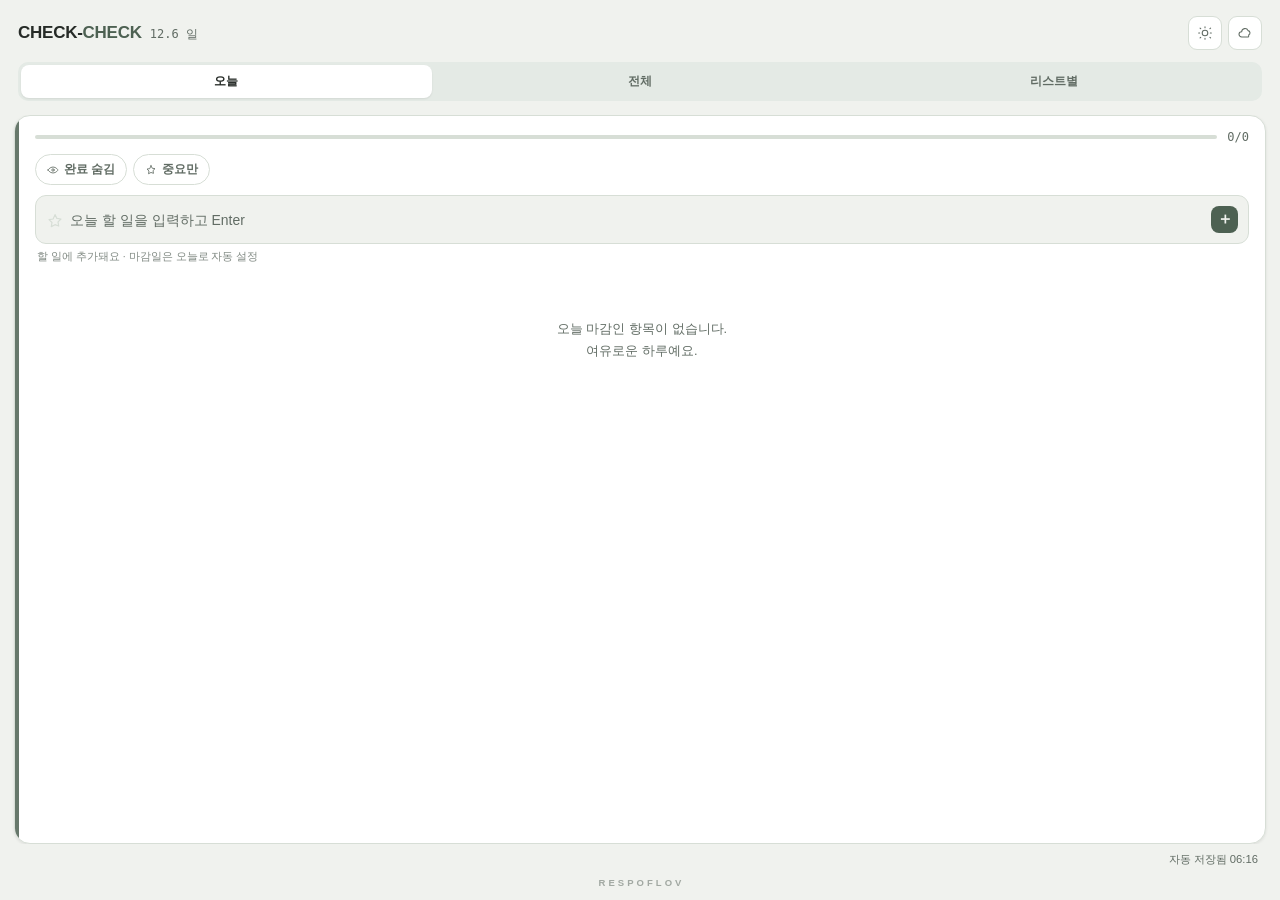
==== index.html @ 40231746 "CHECK-CHECK 최초 구현: 01_checklist 전면 개조 여러 리스트를 오늘/전체/리스트별로 보는 체크리스트 PWA. 01_checklist(순수 HTML/CSS/JS)" ====
<!DOCTYPE html>
<html lang="ko">
<head>
<meta charset="UTF-8">
<meta name="viewport" content="width=device-width, initial-scale=1.0, viewport-fit=cover">
<title>CHECK-CHECK</title>
<link rel="manifest" href="manifest.json">
<meta name="theme-color" content="#4D6152">
<link rel="icon" href="favicon.svg" type="image/svg+xml">
<link rel="apple-touch-icon" href="icon-180.png">
<meta name="mobile-web-app-capable" content="yes">
<meta name="apple-mobile-web-app-capable" content="yes">
<meta name="apple-mobile-web-app-status-bar-style" content="default">
<meta name="apple-mobile-web-app-title" content="CHECK-CHECK">
<link rel="stylesheet" href="style.css">
</head>
<body data-theme="light">

<div class="app" id="app">
  <div class="app-header">
    <div class="top-row">
      <div class="title-date">
        <span class="wordmark-live">CHECK-<b>CHECK</b></span>
        <span class="datetag" id="dateLabel"></span>
      </div>
      <div class="hbtns">
        <button class="ibtn" id="themeBtn" aria-label="테마 전환">
          <svg class="sun" viewBox="0 0 24 24"><path d="M12 4V2.5M12 21.5V20M4 12H2.5M21.5 12H20M5.6 5.6l-1-1M19.4 5.6l1-1M5.6 18.4l-1 1M19.4 18.4l1 1"/><circle cx="12" cy="12" r="4.2"/></svg>
          <svg class="moon" viewBox="0 0 24 24"><path d="M21 12.8A9 9 0 1111.2 3a7 7 0 009.8 9.8z"/></svg>
        </button>
        <button class="ibtn" id="cloudBtn" aria-label="동기화 및 환경설정"><svg viewBox="0 0 24 24"><path d="M7 18a4 4 0 010-8 5 5 0 019.6-1.6A3.5 3.5 0 0117.5 15v.2A3 3 0 0117 18H7z"/></svg></button>
      </div>
    </div>
    <div class="seg" id="seg">
      <button class="on" data-tab="today">오늘</button>
      <button data-tab="all">전체</button>
      <button data-tab="lists">리스트별</button>
    </div>
    <div class="tabs" id="tabs" style="display:none;"></div>
  </div>

  <div class="panels-viewport" id="panelsViewport">
    <div class="panels-track" id="panelsTrack">

      <!-- 오늘 -->
      <div class="panel" data-panel="today">
        <div class="cardwrap">
          <div class="card">
            <div class="gauge-row"><div class="gauge"><div id="todayGaugeFill" style="width:0%"></div></div><span class="gauge-num" id="todayGaugeNum">0/0</span></div>
            <div class="ctrl-row">
              <button class="tglchip" id="hideDoneBtnToday"><svg viewBox="0 0 24 24"><path d="M2 12s3.5-6 10-6 10 6 10 6-3.5 6-10 6-10-6-10-6z"/><circle cx="12" cy="12" r="2.4"/></svg>완료 숨김</button>
              <button class="tglchip" id="importantBtnToday"><svg viewBox="0 0 24 24"><path d="M12 3.5l2.47 5.01 5.53.8-4 3.9.94 5.5L12 16.9l-4.94 2.6.94-5.5-4-3.9 5.53-.8L12 3.5z"/></svg>중요만</button>
            </div>
            <div class="addrow">
              <span class="star" id="todayItemStar"><svg viewBox="0 0 24 24"><path d="M12 3.5l2.47 5.01 5.53.8-4 3.9.94 5.5L12 16.9l-4.94 2.6.94-5.5-4-3.9 5.53-.8L12 3.5z"/></svg></span>
              <input id="todayItemText" placeholder="오늘 할 일을 입력하고 Enter" autocomplete="off">
              <span class="addbtn" id="todayAddItemBtn">＋</span>
            </div>
            <div class="addhint" id="todayAddHint"></div>
            <div id="todayList"></div>
          </div>
        </div>
        <div class="savebar" id="saveBarToday"></div>
        <div class="footer">RESPOFLOV</div>
      </div>

      <!-- 전체 -->
      <div class="panel" data-panel="all">
        <div class="cardwrap">
          <div class="card">
            <div class="ctrl-row">
              <button class="tglchip" id="hideDoneBtnAll"><svg viewBox="0 0 24 24"><path d="M2 12s3.5-6 10-6 10 6 10 6-3.5 6-10 6-10-6-10-6z"/><circle cx="12" cy="12" r="2.4"/></svg>완료 숨김</button>
              <button class="tglchip" id="importantBtnAll"><svg viewBox="0 0 24 24"><path d="M12 3.5l2.47 5.01 5.53.8-4 3.9.94 5.5L12 16.9l-4.94 2.6.94-5.5-4-3.9 5.53-.8L12 3.5z"/></svg>중요만</button>
            </div>
            <div id="allList"></div>
          </div>
        </div>
        <div class="savebar" id="saveBarAll"></div>
        <div class="footer">RESPOFLOV</div>
      </div>

      <!-- 리스트별 -->
      <div class="panel" data-panel="lists">
        <div class="cardwrap attached">
          <div class="card">
            <div class="cardhead">
              <span class="cardtitle" id="listTitle"></span>
              <button class="morebtn" id="moreBtn"><svg viewBox="0 0 24 24"><circle cx="5" cy="12" r="1.6"/><circle cx="12" cy="12" r="1.6"/><circle cx="19" cy="12" r="1.6"/></svg></button>
              <div class="menu" id="menu">
                <button id="menuRename">리스트 이름 변경</button>
                <button id="menuUncheckAll">전체 해제</button>
                <hr>
                <button class="danger" id="menuClearDone">완료 항목 삭제</button>
                <button class="danger" id="menuDeleteList">리스트 삭제</button>
              </div>
            </div>
            <div class="gauge-row"><div class="gauge"><div id="listGaugeFill" style="width:0%"></div></div><span class="gauge-num" id="listGaugeNum">0/0</span></div>
            <div class="ctrl-row">
              <button class="tglchip" id="hideDoneBtnList"><svg viewBox="0 0 24 24"><path d="M2 12s3.5-6 10-6 10 6 10 6-3.5 6-10 6-10-6-10-6z"/><circle cx="12" cy="12" r="2.4"/></svg>완료 숨김</button>
              <button class="tglchip" id="importantBtnList"><svg viewBox="0 0 24 24"><path d="M12 3.5l2.47 5.01 5.53.8-4 3.9.94 5.5L12 16.9l-4.94 2.6.94-5.5-4-3.9 5.53-.8L12 3.5z"/></svg>중요만</button>
            </div>
            <div class="addrow">
              <span class="star" id="newItemStar"><svg viewBox="0 0 24 24"><path d="M12 3.5l2.47 5.01 5.53.8-4 3.9.94 5.5L12 16.9l-4.94 2.6.94-5.5-4-3.9 5.53-.8L12 3.5z"/></svg></span>
              <input id="newItemText" placeholder="할 일을 입력하고 Enter" autocomplete="off">
              <span class="due" id="newItemDueBadge">날짜</span>
              <span class="addbtn" id="addItemBtn">＋</span>
            </div>
            <div id="listItems"></div>
          </div>
        </div>
        <div class="savebar" id="saveBarList"></div>
        <div class="footer">RESPOFLOV</div>
      </div>

    </div>
  </div>
</div>

<div class="snackbar" id="snackbar">
  <span id="snackbarText"></span>
  <button id="snackbarUndo">실행 취소</button>
</div>

<div class="popover-layer" id="popoverLayer">
  <div class="popover">
    <h4>글자 크기</h4>
    <p>본문 글자 크기를 조절해요. 목록·배지·버튼 글자에 함께 적용됩니다.</p>
    <div class="fs-row"><span class="a">가</span><input type="range" id="fsSlider" min="0" max="4" step="1" value="2"><span class="b">가</span></div>
    <div class="fs-steps"><span>1</span><span>2</span><span>3</span><span>4</span><span>5</span></div>
    <hr>
    <h4 id="syncTitle">동기화 꺼짐</h4>
    <p id="syncDesc">Google 계정으로 로그인하면 휴대폰·데스크탑에서 같은 리스트를 볼 수 있어요.</p>
    <button class="gbtn" id="googleSyncBtn"><svg viewBox="0 0 24 24"><path d="M21 12.2c0-.7-.06-1.4-.18-2H12v3.8h5c-.2 1.2-.9 2.2-1.9 2.9v2.4h3.1c1.8-1.7 2.8-4.1 2.8-7.1z" fill="#4285F4"/><path d="M12 21c2.6 0 4.7-.9 6.2-2.4l-3.1-2.4c-.9.6-2 .9-3.1.9-2.4 0-4.4-1.6-5.1-3.7H3.7v2.5C5.2 18.9 8.3 21 12 21z" fill="#34A853"/><path d="M6.9 13.4c-.2-.6-.3-1.2-.3-1.9s.1-1.3.3-1.9V7.1H3.7C3 8.5 2.7 10.2 2.7 12s.3 3.5 1 4.9l3.2-2.5z" fill="#FBBC05"/><path d="M12 6.6c1.4 0 2.6.5 3.6 1.4l2.7-2.7C16.7 3.6 14.6 2.8 12 2.8 8.3 2.8 5.2 4.9 3.7 8.1l3.2 2.5c.7-2.1 2.7-3.7 5.1-4z" fill="#EA4335"/></svg><span id="googleSyncBtnLabel">Google로 동기화 시작</span></button>
    <div class="synced" id="syncedInfo" hidden>
      <span class="avatar" id="syncAvatar"></span>
      <span class="meta"><b id="syncEmail"></b><span id="syncStatus"></span></span>
    </div>
    <hr>
    <h4>로컬 백업</h4>
    <p>동기화와 별개로, 기기에 JSON 파일로 저장하거나 불러올 수 있어요.</p>
    <div class="backup-row">
      <button id="exportBtn">내보내기</button>
      <button id="importBtn">가져오기</button>
      <input type="file" id="importFile" accept="application/json" hidden>
    </div>
    <hr>
    <div class="verinfo">
      <span class="v1">CHECK-CHECK · v<span id="appVersion"></span></span>
      <span class="v2">Firebase SDK 사용 (Apache License 2.0)</span>
    </div>
  </div>
</div>

<div class="datepop" id="datePop">
  <input type="date" id="datePopInput">
  <button id="datePopApply">적용</button>
  <button id="datePopClear">제거</button>
</div>

<script type="module" src="app.js"></script>
<script>
if ("serviceWorker" in navigator && location.protocol === "https:") {
  window.addEventListener("load", function(){
    navigator.serviceWorker.register("./sw.js");
  });
}
</script>
</body>
</html>
---- style.css ----
*{box-sizing:border-box; margin:0; padding:0;}
[hidden]{display:none !important;}
html{font-size:15px; transition:font-size .15s ease;}
html,body{height:100%;}
body{
  font-family:-apple-system,"Apple SD Gothic Neo","Pretendard","Malgun Gothic","Noto Sans KR",sans-serif;
  background:var(--bg); color:var(--ink); overflow:hidden; -webkit-font-smoothing:antialiased;
  transition:background .2s,color .2s;
}
button{font:inherit; color:inherit; background:none; border:none; cursor:pointer;}
input{font:inherit; color:inherit;}
button:focus-visible, input:focus-visible, [tabindex]:focus-visible{outline:2px solid var(--accent); outline-offset:1px; border-radius:4px;}

body{
  --bg:#F0F2EE; --surface:#FFFFFF; --ink:#262B27; --muted:#616C64; --line:#D7DED6;
  --accent:#4D6152; --accent-soft:#E4EAE5; --danger:#B0503C; --danger-ink:#9A4530; --danger-soft:#F6E8E3;
  --today:#A97B2F; --today-ink:#8C6323; --today-soft:#F3EBD9; --pill:#EDEFEA; --card-shadow:0 1px 3px rgba(38,43,39,.10);
}
body[data-theme="dark"]{
  --bg:#17181A; --surface:#212327; --ink:#E7E7E4; --muted:#8A8D93; --line:#33353A;
  --accent:#C9CBCE; --accent-soft:#3A3D42; --danger:#D98B74; --danger-ink:#D98B74; --danger-soft:#3A2420;
  --today:#D6A957; --today-ink:#D6A957; --today-soft:#3A2F1C; --pill:#26282C; --card-shadow:none;
}

.app{height:100%; display:flex; flex-direction:column;}
.app-header{flex:none; padding:max(14px, env(safe-area-inset-top)) 18px 0;}
.top-row{display:flex; align-items:center; justify-content:space-between; padding:2px 0 12px;}
.title-date{display:flex; align-items:baseline; gap:8px; min-width:0;}
.wordmark-live{font-size:17px; font-weight:800; letter-spacing:-.015em; white-space:nowrap;}
.wordmark-live b{color:var(--accent); font-weight:800;}
.datetag{font-size:.8rem; color:var(--muted); font-family:ui-monospace,"SF Mono",Consolas,monospace; white-space:nowrap;}
.hbtns{display:flex; gap:6px; flex:none;}
.ibtn{width:34px; height:34px; border-radius:9px; border:1px solid var(--line); background:var(--surface);
  display:flex; align-items:center; justify-content:center; color:var(--muted); flex:none;}
.ibtn:hover{color:var(--ink); border-color:var(--muted);}
.ibtn svg{width:16px; height:16px;}
.ibtn path,.ibtn circle{fill:none; stroke:currentColor; stroke-width:1.6; stroke-linejoin:round; stroke-linecap:round;}
.ibtn .moon{display:none;}
body[data-theme="dark"] .ibtn .sun{display:none;}
body[data-theme="dark"] .ibtn .moon{display:block;}

.seg{display:flex; gap:3px; background:var(--accent-soft); padding:3px; border-radius:10px; margin-bottom:14px;}
.seg button{flex:1; text-align:center; padding:8px 0; border-radius:8px; font-size:.8rem; color:var(--muted); font-weight:600;}
.seg button.on{background:var(--surface); color:var(--ink); box-shadow:0 1px 2px rgba(0,0,0,.08);}

.tabs{display:flex; gap:3px; overflow-x:auto; padding:0 2px; align-items:center;}
.tabs button{flex:none; padding:8px 14px; font-size:.8rem; color:var(--muted); font-weight:600;
  border-radius:9px 9px 0 0; white-space:nowrap; background:var(--accent-soft);}
.tabs button.on{background:var(--surface); color:var(--accent); position:relative; z-index:2;}
.tabs button.add{color:var(--accent); font-weight:800; background:transparent; padding:8px 10px; font-size:1rem;}
.tabs .tab-input{flex:none; width:112px; padding:7px 10px; font-size:.8rem; font-weight:600; color:var(--ink);
  background:var(--surface); border:1.5px solid var(--accent); border-radius:9px 9px 0 0; position:relative; z-index:2;}
.tabs .tab-input input{width:100%; border:none; background:transparent; font-size:inherit; color:inherit; outline:none;}

.cardwrap{flex:1; overflow:hidden; padding:0 14px 0; display:flex; flex-direction:column; min-height:0;}
.cardwrap.attached{margin-top:-1px;}
.card{flex:1; overflow-y:auto; -webkit-overflow-scrolling:touch; background:var(--surface); border:1px solid var(--line); border-radius:16px;
  box-shadow:var(--card-shadow); padding:14px 16px 12px 20px; position:relative;}
.cardwrap.attached .card{border-radius:0 16px 16px 16px;}
.card::before{content:""; position:absolute; left:0; top:0; bottom:0; width:4px; background:var(--accent);
  border-radius:16px 0 0 16px; opacity:.85;}
.cardwrap.attached .card::before{border-radius:0 0 0 16px;}

.cardhead{display:flex; align-items:center; justify-content:space-between; margin-bottom:10px; gap:8px; position:relative;}
.cardtitle{font-size:1rem; font-weight:700; cursor:text;}
.morebtn{width:28px; height:28px; border-radius:7px; display:flex; align-items:center; justify-content:center;
  color:var(--muted); flex:none;}
.morebtn:hover{color:var(--ink);}
.morebtn svg{width:16px; height:16px;}
.morebtn circle{fill:currentColor; stroke:none;}

.gauge-row{display:flex; align-items:center; gap:10px; margin-bottom:10px;}
.gauge{flex:1; height:4px; background:var(--line); border-radius:3px; overflow:hidden;}
.gauge > div{height:100%; background:var(--accent); border-radius:3px; transition:width .3s ease;}
.gauge-num{font-size:.8rem; color:var(--muted); font-family:ui-monospace,"SF Mono",Consolas,monospace; flex:none;}

.ctrl-row{display:flex; gap:6px; margin-bottom:10px; flex-wrap:wrap;}
.tglchip{display:flex; align-items:center; gap:5px; font-size:.8rem; padding:6px 11px; border-radius:20px;
  border:1px solid var(--line); color:var(--muted); font-weight:600;}
.tglchip svg{width:12px; height:12px;}
.tglchip path,.tglchip circle{fill:none; stroke:currentColor; stroke-width:1.7; stroke-linecap:round; stroke-linejoin:round;}
.tglchip.on{background:var(--accent); border-color:var(--accent); color:var(--bg);}
.tglchip.on path{stroke:var(--bg);}

.addrow{display:flex; align-items:center; gap:6px; background:var(--bg); border:1px solid var(--line);
  border-radius:11px; padding:10px 10px; margin-bottom:10px;}
.addrow .star{width:18px; height:18px;}
.addrow input{flex:1; border:none; background:transparent; font-size:.93rem; color:var(--ink); min-width:0;}
.addrow input::placeholder{color:var(--muted);}
.addrow .addbtn{flex:none; width:27px; height:27px; border-radius:8px; background:var(--accent); color:var(--bg);
  display:flex; align-items:center; justify-content:center; font-size:16px; font-weight:700; cursor:pointer;}
.addhint{font-size:.7rem; color:var(--muted); margin:-4px 2px 10px; opacity:.8;}

.grouplabel{font-size:.72rem; font-weight:700; color:var(--muted); letter-spacing:.06em; margin:12px 0 5px; text-transform:uppercase;}
.grouplabel:first-of-type{margin-top:0;}
.grouplabel.warn{color:var(--danger-ink);}
.grouplabel.now{color:var(--today-ink);}

.item-row{position:relative; overflow:hidden; border-top:1px solid var(--pill);}
.item-row:first-child{border-top:none;}
.item-delete{position:absolute; inset:0; background:var(--danger); color:#fff; display:flex; align-items:center;
  justify-content:flex-end; padding-right:16px; font-size:.85rem; font-weight:700;}
.item{display:flex; align-items:flex-start; gap:9px; padding:10px 0; background:var(--surface); position:relative;
  transform:translateX(0); touch-action:pan-y;}
.item.dragging-swipe{transition:none;}
.item.settling{transition:transform .2s cubic-bezier(.23,1,.32,1);}
.star{width:17px; height:17px; flex:none; margin-top:3px; color:var(--line); position:relative; cursor:pointer;}
.star::after{content:"";position:absolute;inset:-9px;}
.star.on{color:var(--today);}
.star svg{width:100%; height:100%;}
.star path{fill:none; stroke:currentColor; stroke-width:1.6; stroke-linejoin:round;}
.star.on path{fill:currentColor;}
.chk{width:21px; height:21px; border-radius:6px; border:1.6px solid var(--muted); flex:none; margin-top:2px;
  display:flex; align-items:center; justify-content:center; position:relative; cursor:pointer;}
.chk::after{content:"";position:absolute;inset:-7px;}
.chk.on{border-color:var(--accent); background:var(--accent-soft);}
.chk svg{width:13px; height:13px; opacity:0; transition:opacity .15s ease;}
.chk.on svg{opacity:1;}
.chk path{fill:none; stroke:var(--accent); stroke-width:2.6; stroke-linecap:round; stroke-linejoin:round;}
.txtwrap{flex:1; min-width:0;}
.txt{font-size:.93rem; line-height:1.45; cursor:text; word-break:break-word;}
.item.done .txt{color:var(--muted); text-decoration:line-through;}
.edit-input{font-size:.93rem; width:100%; border:none; border-bottom:1.5px solid var(--accent); background:transparent; padding:1px 0;}
.memo{font-size:.78rem; color:var(--muted); margin-top:2px; cursor:text;}
.memo-input{font-size:.78rem; width:100%; border:none; border-bottom:1px solid var(--line); background:transparent; color:var(--muted); margin-top:2px;}
.subrow{font-size:.75rem; color:var(--muted); margin-top:4px; display:flex; align-items:center; gap:4px; cursor:pointer; width:fit-content;}
.subrow svg{width:10px; height:10px; transition:transform .15s ease;}
.subrow path{fill:none; stroke:currentColor; stroke-width:2;}
.subrow.open svg{transform:rotate(180deg);}
.due{flex:none; font-size:.75rem; padding:3px 7px; border-radius:6px; background:var(--bg); color:var(--muted);
  border:1px solid var(--line); margin-top:2px; white-space:nowrap; cursor:pointer;}
.due:hover{border-color:var(--accent);}
.due.today{background:var(--today-soft); color:var(--today-ink); border-color:transparent; font-weight:700;}
.due.overdue{background:var(--danger-soft); color:var(--danger-ink); border-color:transparent; font-weight:700;}
.listpill{flex:none; font-size:.72rem; padding:3px 6px; border-radius:5px; background:var(--pill); color:var(--muted); margin-top:2px; font-weight:600;}

.sub-list{margin:8px 0 2px 27px; border-left:2px solid var(--pill); padding-left:11px; display:none;}
.sub-list.open{display:block;}
.sub-item{display:flex; align-items:center; gap:8px; padding:5px 0; font-size:.85rem;}
.sub-item .chk{width:16px; height:16px; border-radius:4px;}
.sub-item .chk::after{inset:-9px;}
.sub-item .chk svg{width:10px; height:10px;}
.sub-item.done{color:var(--muted); text-decoration:line-through;}
.sub-item .subtxt{flex:1; cursor:text;}
.subadd{display:flex; align-items:center; gap:6px; padding:6px 0 2px; font-size:.8rem; color:var(--muted); font-weight:600; cursor:pointer;}
.subadd .plus{width:15px; height:15px; border-radius:4px; border:1.3px dashed var(--line); display:flex; align-items:center; justify-content:center; font-size:11px; flex:none;}
.subadd-input{flex:1; font-size:.8rem; border:none; border-bottom:1px solid var(--accent); background:transparent; margin:4px 0 2px 21px; display:block; width:calc(100% - 21px);}

.empty{color:var(--muted); text-align:center; padding:44px 10px; font-size:.85rem; line-height:1.7;}
.empty b{color:var(--ink);}

.savebar{flex:none; display:flex; align-items:center; justify-content:flex-end; padding:8px 22px 2px; font-size:.75rem; color:var(--muted); min-height:22px;}
.savebar.warn{color:var(--danger-ink);}
.footer{flex:none; text-align:center; font-size:9.5px; font-weight:600; letter-spacing:.32em; text-indent:.32em;
  color:var(--muted); opacity:.55; padding:8px 0 max(env(safe-area-inset-bottom, 12px), 12px);}

.panels-viewport{flex:1; overflow:hidden; position:relative; min-height:0; touch-action:pan-y;}
.panels-track{display:flex; width:100%; height:100%; will-change:transform;}
.panel{flex:0 0 100%; width:100%; display:flex; flex-direction:column; min-height:0;}

.menu{position:absolute; top:34px; right:-4px; width:180px; background:var(--surface); border:1px solid var(--line);
  border-radius:12px; box-shadow:0 8px 20px rgba(0,0,0,.16); padding:6px; z-index:21; display:none;}
.menu.open{display:block;}
.menu button{display:block; width:100%; text-align:left; font-size:.85rem; padding:9px 10px; border-radius:7px; color:var(--ink);}
.menu button:hover{background:var(--bg);}
.menu button.danger{color:var(--danger-ink);}
.menu hr{border:none; border-top:1px solid var(--line); margin:4px 2px;}

.popover-layer{position:fixed; inset:0; background:rgba(20,22,20,.28); z-index:30; display:none;}
.popover-layer.open{display:block;}
.popover{position:absolute; top:56px; right:14px; width:264px; max-width:calc(100vw - 28px); max-height:calc(100vh - 90px); overflow-y:auto;
  background:var(--surface); border:1px solid var(--line); border-radius:14px; box-shadow:0 8px 24px rgba(0,0,0,.18); padding:14px; z-index:31;}
.popover h4{font-size:.85rem; font-weight:700; margin-bottom:4px;}
.popover p{font-size:.75rem; color:var(--muted); line-height:1.5; margin-bottom:10px;}
.fs-row{display:flex; align-items:center; gap:8px; margin-bottom:2px;}
.fs-row span{font-weight:700; color:var(--muted); flex:none;}
.fs-row span.a{font-size:11px;}
.fs-row span.b{font-size:17px;}
.fs-row input[type="range"]{flex:1; accent-color:var(--accent); height:20px;}
.fs-steps{display:flex; justify-content:space-between; font-size:9.5px; color:var(--muted); padding:0 2px; margin-bottom:12px;}
.gbtn{display:flex; align-items:center; justify-content:center; gap:8px; width:100%; padding:9px 0;
  border-radius:9px; border:1px solid var(--line); background:var(--bg); font-size:.8rem; font-weight:600; color:var(--ink);}
.gbtn svg{width:13px; height:13px;}
.popover hr{border:none; border-top:1px solid var(--line); margin:12px 0;}
.backup-row{display:flex; gap:6px;}
.backup-row button{flex:1; font-size:.75rem; padding:7px 0; border-radius:8px; border:1px solid var(--line); color:var(--ink); font-weight:600;}
.synced{display:flex; align-items:center; gap:8px; margin-top:10px;}
.avatar{width:26px; height:26px; border-radius:50%; background:var(--accent-soft); color:var(--accent); font-size:.7rem;
  font-weight:700; display:flex; align-items:center; justify-content:center; flex:none;}
.synced .meta{font-size:.75rem; color:var(--muted); line-height:1.4;}
.synced .meta b{color:var(--ink); font-weight:600; display:block; font-size:.8rem;}
.verinfo{display:flex; flex-direction:column; gap:3px; align-items:center; text-align:center;}
.verinfo .v1{font-size:.75rem; color:var(--muted); font-weight:600;}
.verinfo .v2{font-size:.68rem; color:var(--muted); opacity:.75;}

.datepop{position:fixed; z-index:40; background:var(--surface); border:1px solid var(--line); border-radius:12px;
  box-shadow:0 8px 20px rgba(0,0,0,.18); padding:8px; display:none; gap:6px; align-items:center;}
.datepop.open{display:flex;}
.datepop input{border:1px solid var(--line); border-radius:7px; padding:5px 7px; background:var(--bg); font-size:.8rem;}
.datepop button{font-size:.78rem; padding:5px 9px; border-radius:7px; border:1px solid var(--line); color:var(--ink); font-weight:600;}

.snackbar{position:fixed; left:16px; right:16px; bottom:max(20px, env(safe-area-inset-bottom)); z-index:50;
  background:var(--ink); color:var(--bg); border-radius:12px; padding:12px 14px; display:none;
  align-items:center; justify-content:space-between; gap:12px; font-size:.85rem; box-shadow:0 8px 20px rgba(0,0,0,.25);}
body[data-theme="dark"] .snackbar{background:var(--surface); border:1px solid var(--line); color:var(--ink);}
.snackbar.show{display:flex; animation:snackup .18s cubic-bezier(.23,1,.32,1);}
.snackbar button{font-weight:700; color:var(--today); flex:none;}
@keyframes snackup{from{transform:translateY(12px); opacity:0;} to{transform:translateY(0); opacity:1;}}

@media (prefers-reduced-motion:reduce){ *{transition:none !important; animation:none !important;} }
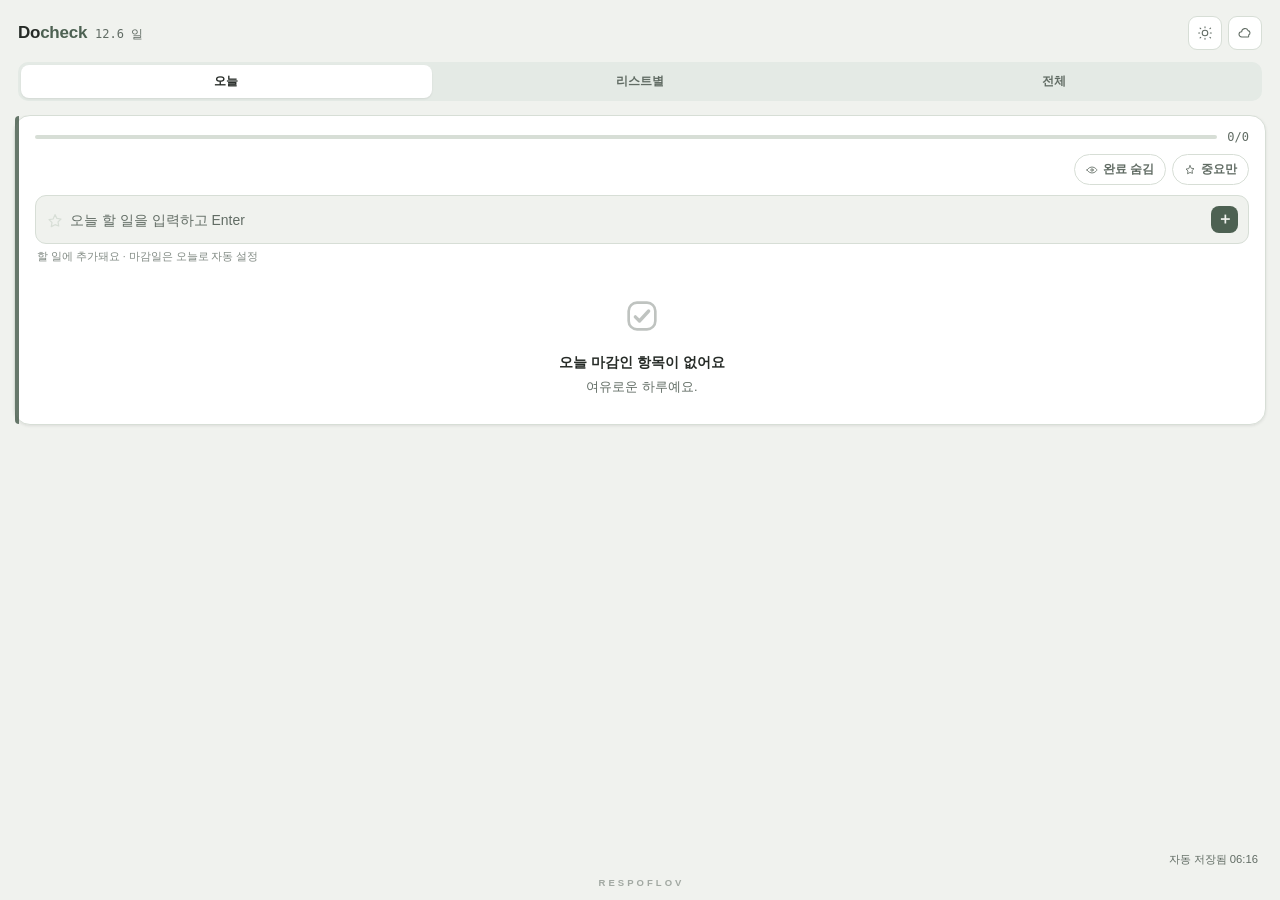
==== commit 65231233: "이름을 Docheck로 변경, 아이콘 재설계, 레이아웃/버그 수정 - 이름: CHECK-CHECK -> Docheck (저장소도 docheck로 개명) - 아이콘: 체크마크만 있던" ====
--- a/index.html
+++ b/index.html
@@ -3,7 +3,7 @@
 <head>
 <meta charset="UTF-8">
 <meta name="viewport" content="width=device-width, initial-scale=1.0, viewport-fit=cover">
-<title>CHECK-CHECK</title>
+<title>Docheck</title>
 <link rel="manifest" href="manifest.json">
 <meta name="theme-color" content="#4D6152">
 <link rel="icon" href="favicon.svg" type="image/svg+xml">
@@ -11,7 +11,7 @@
 <meta name="mobile-web-app-capable" content="yes">
 <meta name="apple-mobile-web-app-capable" content="yes">
 <meta name="apple-mobile-web-app-status-bar-style" content="default">
-<meta name="apple-mobile-web-app-title" content="CHECK-CHECK">
+<meta name="apple-mobile-web-app-title" content="Docheck">
 <link rel="stylesheet" href="style.css">
 </head>
 <body data-theme="light">
@@ -20,7 +20,7 @@
   <div class="app-header">
     <div class="top-row">
       <div class="title-date">
-        <span class="wordmark-live">CHECK-<b>CHECK</b></span>
+        <span class="wordmark-live">Do<b>check</b></span>
         <span class="datetag" id="dateLabel"></span>
       </div>
       <div class="hbtns">
@@ -33,8 +33,8 @@
     </div>
     <div class="seg" id="seg">
       <button class="on" data-tab="today">오늘</button>
+      <button data-tab="lists">리스트별</button>
       <button data-tab="all">전체</button>
-      <button data-tab="lists">리스트별</button>
     </div>
     <div class="tabs" id="tabs" style="display:none;"></div>
   </div>
@@ -61,21 +61,6 @@
           </div>
         </div>
         <div class="savebar" id="saveBarToday"></div>
-        <div class="footer">RESPOFLOV</div>
-      </div>
-
-      <!-- 전체 -->
-      <div class="panel" data-panel="all">
-        <div class="cardwrap">
-          <div class="card">
-            <div class="ctrl-row">
-              <button class="tglchip" id="hideDoneBtnAll"><svg viewBox="0 0 24 24"><path d="M2 12s3.5-6 10-6 10 6 10 6-3.5 6-10 6-10-6-10-6z"/><circle cx="12" cy="12" r="2.4"/></svg>완료 숨김</button>
-              <button class="tglchip" id="importantBtnAll"><svg viewBox="0 0 24 24"><path d="M12 3.5l2.47 5.01 5.53.8-4 3.9.94 5.5L12 16.9l-4.94 2.6.94-5.5-4-3.9 5.53-.8L12 3.5z"/></svg>중요만</button>
-            </div>
-            <div id="allList"></div>
-          </div>
-        </div>
-        <div class="savebar" id="saveBarAll"></div>
         <div class="footer">RESPOFLOV</div>
       </div>
 
@@ -112,6 +97,21 @@
         <div class="footer">RESPOFLOV</div>
       </div>
 
+      <!-- 전체 -->
+      <div class="panel" data-panel="all">
+        <div class="cardwrap">
+          <div class="card">
+            <div class="ctrl-row">
+              <button class="tglchip" id="hideDoneBtnAll"><svg viewBox="0 0 24 24"><path d="M2 12s3.5-6 10-6 10 6 10 6-3.5 6-10 6-10-6-10-6z"/><circle cx="12" cy="12" r="2.4"/></svg>완료 숨김</button>
+              <button class="tglchip" id="importantBtnAll"><svg viewBox="0 0 24 24"><path d="M12 3.5l2.47 5.01 5.53.8-4 3.9.94 5.5L12 16.9l-4.94 2.6.94-5.5-4-3.9 5.53-.8L12 3.5z"/></svg>중요만</button>
+            </div>
+            <div id="allList"></div>
+          </div>
+        </div>
+        <div class="savebar" id="saveBarAll"></div>
+        <div class="footer">RESPOFLOV</div>
+      </div>
+
     </div>
   </div>
 </div>
@@ -145,7 +145,7 @@
     </div>
     <hr>
     <div class="verinfo">
-      <span class="v1">CHECK-CHECK · v<span id="appVersion"></span></span>
+      <span class="v1">Docheck · v<span id="appVersion"></span></span>
       <span class="v2">Firebase SDK 사용 (Apache License 2.0)</span>
     </div>
   </div>
--- a/style.css
+++ b/style.css
@@ -52,10 +52,12 @@
   background:var(--surface); border:1.5px solid var(--accent); border-radius:9px 9px 0 0; position:relative; z-index:2;}
 .tabs .tab-input input{width:100%; border:none; background:transparent; font-size:inherit; color:inherit; outline:none;}
 
-.cardwrap{flex:1; overflow:hidden; padding:0 14px 0; display:flex; flex-direction:column; min-height:0;}
+/* 카드는 내용 크기만큼만 차지한다. cardwrap이 남는 세로 공간을 흡수하고(스크롤도 여기서),
+   카드 아래 남는 자리는 배경색으로 조용히 비워둔다(예전엔 카드가 항상 꽉 채워서 빈 흰 공간이 남았음). */
+.cardwrap{flex:1; overflow-y:auto; overflow-x:hidden; -webkit-overflow-scrolling:touch; padding:0 14px 14px; min-height:0;}
 .cardwrap.attached{margin-top:-1px;}
-.card{flex:1; overflow-y:auto; -webkit-overflow-scrolling:touch; background:var(--surface); border:1px solid var(--line); border-radius:16px;
-  box-shadow:var(--card-shadow); padding:14px 16px 12px 20px; position:relative;}
+.card{background:var(--surface); border:1px solid var(--line); border-radius:16px; min-height:160px;
+  box-shadow:var(--card-shadow); padding:14px 16px 18px 20px; position:relative;}
 .cardwrap.attached .card{border-radius:0 16px 16px 16px;}
 .card::before{content:""; position:absolute; left:0; top:0; bottom:0; width:4px; background:var(--accent);
   border-radius:16px 0 0 16px; opacity:.85;}
@@ -74,7 +76,7 @@
 .gauge > div{height:100%; background:var(--accent); border-radius:3px; transition:width .3s ease;}
 .gauge-num{font-size:.8rem; color:var(--muted); font-family:ui-monospace,"SF Mono",Consolas,monospace; flex:none;}
 
-.ctrl-row{display:flex; gap:6px; margin-bottom:10px; flex-wrap:wrap;}
+.ctrl-row{display:flex; gap:6px; margin-bottom:10px; flex-wrap:wrap; justify-content:flex-end;}
 .tglchip{display:flex; align-items:center; gap:5px; font-size:.8rem; padding:6px 11px; border-radius:20px;
   border:1px solid var(--line); color:var(--muted); font-weight:600;}
 .tglchip svg{width:12px; height:12px;}
@@ -146,15 +148,17 @@
 .subadd .plus{width:15px; height:15px; border-radius:4px; border:1.3px dashed var(--line); display:flex; align-items:center; justify-content:center; font-size:11px; flex:none;}
 .subadd-input{flex:1; font-size:.8rem; border:none; border-bottom:1px solid var(--accent); background:transparent; margin:4px 0 2px 21px; display:block; width:calc(100% - 21px);}
 
-.empty{color:var(--muted); text-align:center; padding:44px 10px; font-size:.85rem; line-height:1.7;}
+.empty{color:var(--muted); text-align:center; padding:22px 14px 8px; font-size:.85rem; line-height:1.6;}
 .empty b{color:var(--ink);}
+.empty svg{width:40px; height:40px; margin-bottom:10px; opacity:.4;}
+.empty .t1{font-weight:700; color:var(--ink); font-size:.92rem; margin-bottom:3px;}
 
 .savebar{flex:none; display:flex; align-items:center; justify-content:flex-end; padding:8px 22px 2px; font-size:.75rem; color:var(--muted); min-height:22px;}
 .savebar.warn{color:var(--danger-ink);}
 .footer{flex:none; text-align:center; font-size:9.5px; font-weight:600; letter-spacing:.32em; text-indent:.32em;
   color:var(--muted); opacity:.55; padding:8px 0 max(env(safe-area-inset-bottom, 12px), 12px);}
 
-.panels-viewport{flex:1; overflow:hidden; position:relative; min-height:0; touch-action:pan-y;}
+.panels-viewport{flex:1; overflow:clip; position:relative; min-height:0; touch-action:pan-y;}
 .panels-track{display:flex; width:100%; height:100%; will-change:transform;}
 .panel{flex:0 0 100%; width:100%; display:flex; flex-direction:column; min-height:0;}
 
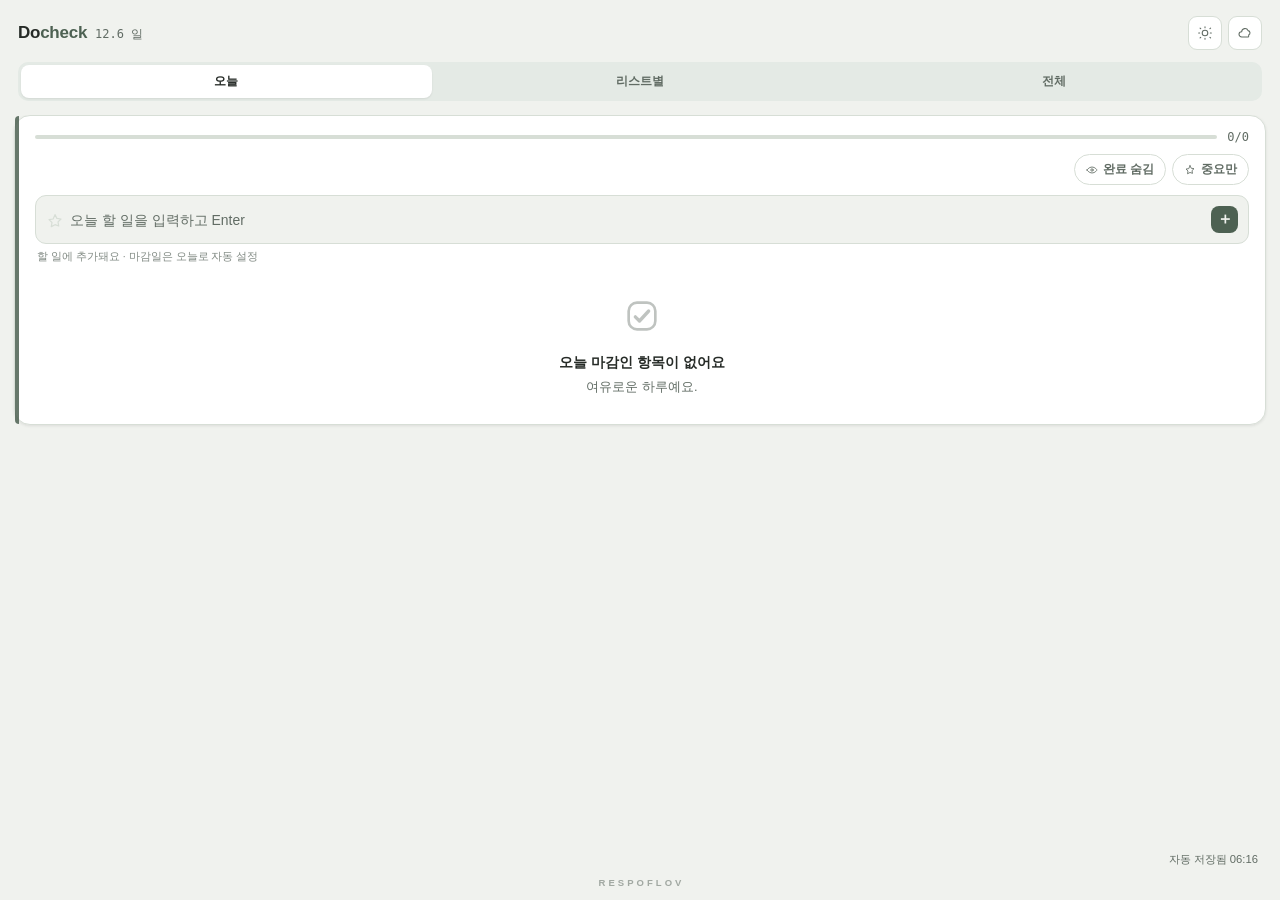
==== commit d64a7c8c: "버전 표기, 글자크기 슬라이더 눈금, 하단 고정 영역 수정 - 버전을 1.0.0 -> 1.1.0으로 올림 (이번 세션 변경 사항 반영 누락 수정) - 글자 크기 슬라이더 아래 1~" ====
--- a/index.html
+++ b/index.html
@@ -60,8 +60,6 @@
             <div id="todayList"></div>
           </div>
         </div>
-        <div class="savebar" id="saveBarToday"></div>
-        <div class="footer">RESPOFLOV</div>
       </div>
 
       <!-- 리스트별 -->
@@ -93,8 +91,6 @@
             <div id="listItems"></div>
           </div>
         </div>
-        <div class="savebar" id="saveBarList"></div>
-        <div class="footer">RESPOFLOV</div>
       </div>
 
       <!-- 전체 -->
@@ -108,12 +104,13 @@
             <div id="allList"></div>
           </div>
         </div>
-        <div class="savebar" id="saveBarAll"></div>
-        <div class="footer">RESPOFLOV</div>
       </div>
 
     </div>
   </div>
+
+  <div class="savebar" id="saveBar"></div>
+  <div class="footer">RESPOFLOV</div>
 </div>
 
 <div class="snackbar" id="snackbar">
@@ -126,7 +123,6 @@
     <h4>글자 크기</h4>
     <p>본문 글자 크기를 조절해요. 목록·배지·버튼 글자에 함께 적용됩니다.</p>
     <div class="fs-row"><span class="a">가</span><input type="range" id="fsSlider" min="0" max="4" step="1" value="2"><span class="b">가</span></div>
-    <div class="fs-steps"><span>1</span><span>2</span><span>3</span><span>4</span><span>5</span></div>
     <hr>
     <h4 id="syncTitle">동기화 꺼짐</h4>
     <p id="syncDesc">Google 계정으로 로그인하면 휴대폰·데스크탑에서 같은 리스트를 볼 수 있어요.</p>
--- a/style.css
+++ b/style.css
@@ -176,12 +176,11 @@
   background:var(--surface); border:1px solid var(--line); border-radius:14px; box-shadow:0 8px 24px rgba(0,0,0,.18); padding:14px; z-index:31;}
 .popover h4{font-size:.85rem; font-weight:700; margin-bottom:4px;}
 .popover p{font-size:.75rem; color:var(--muted); line-height:1.5; margin-bottom:10px;}
-.fs-row{display:flex; align-items:center; gap:8px; margin-bottom:2px;}
+.fs-row{display:flex; align-items:center; gap:8px; margin-bottom:12px;}
 .fs-row span{font-weight:700; color:var(--muted); flex:none;}
 .fs-row span.a{font-size:11px;}
 .fs-row span.b{font-size:17px;}
 .fs-row input[type="range"]{flex:1; accent-color:var(--accent); height:20px;}
-.fs-steps{display:flex; justify-content:space-between; font-size:9.5px; color:var(--muted); padding:0 2px; margin-bottom:12px;}
 .gbtn{display:flex; align-items:center; justify-content:center; gap:8px; width:100%; padding:9px 0;
   border-radius:9px; border:1px solid var(--line); background:var(--bg); font-size:.8rem; font-weight:600; color:var(--ink);}
 .gbtn svg{width:13px; height:13px;}
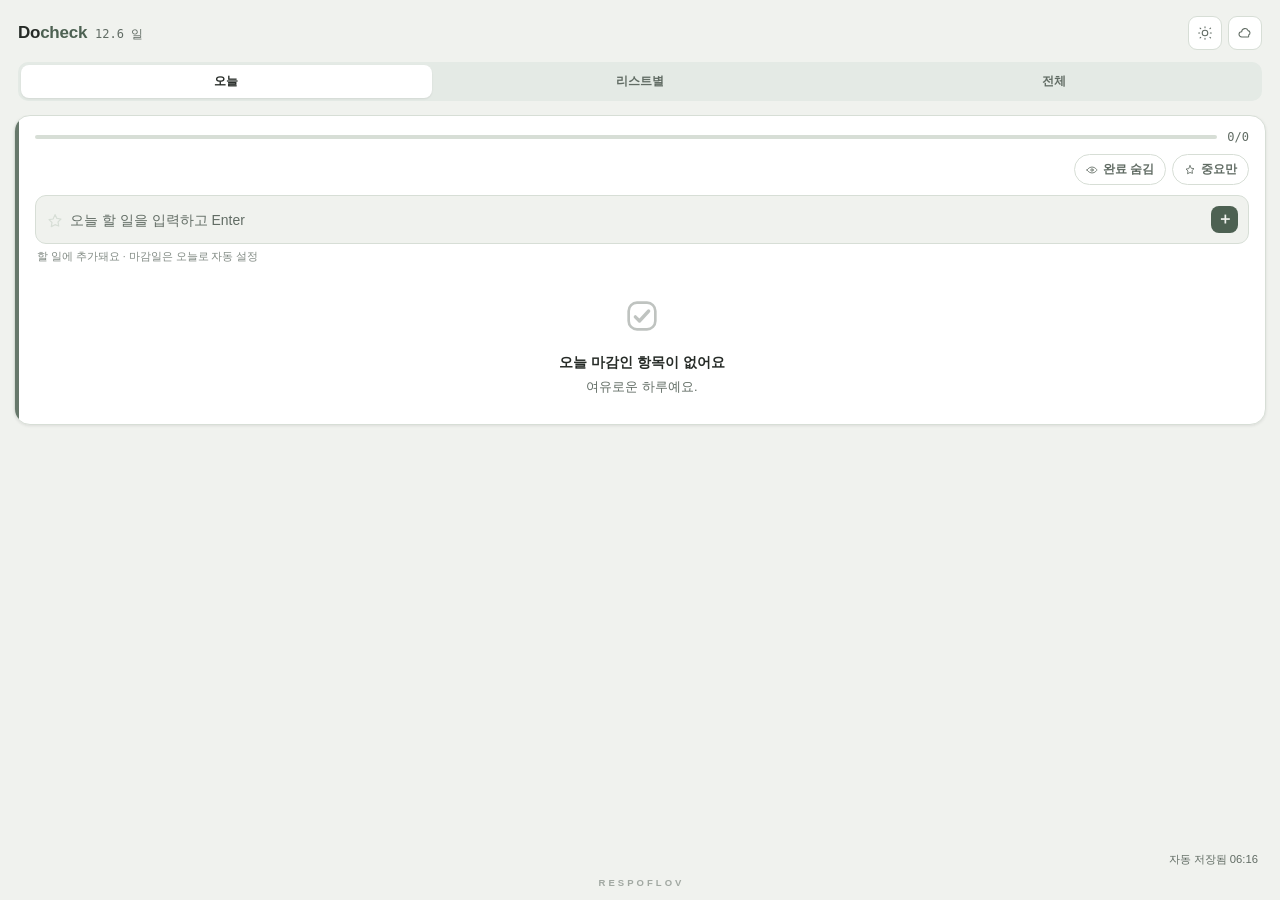
==== commit 5016b9ed: "카드 스파인이 모서리 곡선과 안 맞던 버그 수정 .card::before(왼쪽 액센트 스파인)에 카드와 같은 16px border-radius를 줬는데, 4px 폭짜리 요소엔 그만" ====
--- a/index.html
+++ b/index.html
@@ -69,13 +69,6 @@
             <div class="cardhead">
               <span class="cardtitle" id="listTitle"></span>
               <button class="morebtn" id="moreBtn"><svg viewBox="0 0 24 24"><circle cx="5" cy="12" r="1.6"/><circle cx="12" cy="12" r="1.6"/><circle cx="19" cy="12" r="1.6"/></svg></button>
-              <div class="menu" id="menu">
-                <button id="menuRename">리스트 이름 변경</button>
-                <button id="menuUncheckAll">전체 해제</button>
-                <hr>
-                <button class="danger" id="menuClearDone">완료 항목 삭제</button>
-                <button class="danger" id="menuDeleteList">리스트 삭제</button>
-              </div>
             </div>
             <div class="gauge-row"><div class="gauge"><div id="listGaugeFill" style="width:0%"></div></div><span class="gauge-num" id="listGaugeNum">0/0</span></div>
             <div class="ctrl-row">
@@ -153,6 +146,14 @@
   <button id="datePopClear">제거</button>
 </div>
 
+<div class="menu" id="menu">
+  <button id="menuRename">리스트 이름 변경</button>
+  <button id="menuUncheckAll">전체 해제</button>
+  <hr>
+  <button class="danger" id="menuClearDone">완료 항목 삭제</button>
+  <button class="danger" id="menuDeleteList">리스트 삭제</button>
+</div>
+
 <script type="module" src="app.js"></script>
 <script>
 if ("serviceWorker" in navigator && location.protocol === "https:") {
--- a/style.css
+++ b/style.css
@@ -57,11 +57,14 @@
 .cardwrap{flex:1; overflow-y:auto; overflow-x:hidden; -webkit-overflow-scrolling:touch; padding:0 14px 14px; min-height:0;}
 .cardwrap.attached{margin-top:-1px;}
 .card{background:var(--surface); border:1px solid var(--line); border-radius:16px; min-height:160px;
-  box-shadow:var(--card-shadow); padding:14px 16px 18px 20px; position:relative;}
+  box-shadow:var(--card-shadow); padding:14px 16px 18px 20px; position:relative; overflow:hidden;}
 .cardwrap.attached .card{border-radius:0 16px 16px 16px;}
-.card::before{content:""; position:absolute; left:0; top:0; bottom:0; width:4px; background:var(--accent);
-  border-radius:16px 0 0 16px; opacity:.85;}
-.cardwrap.attached .card::before{border-radius:0 0 0 16px;}
+/* 스파인(왼쪽 액센트 줄)은 카드 자체의 overflow:hidden + border-radius로 잘려서
+   카드의 둥근 모서리 곡선을 그대로 따라간다. 스파인 자신에게 4px 폭짜리 요소로선
+   못 그릴 16px 라운드를 억지로 주면 브라우저가 폭에 맞춰 반지름을 뭉개면서
+   모서리와 안 맞는 돌기가 생긴다 — 그래서 스파인은 그냥 완전한 사각형으로 두고,
+   카드가 부모로서 도려내게 한다. */
+.card::before{content:""; position:absolute; left:0; top:0; bottom:0; width:4px; background:var(--accent); opacity:.85;}
 
 .cardhead{display:flex; align-items:center; justify-content:space-between; margin-bottom:10px; gap:8px; position:relative;}
 .cardtitle{font-size:1rem; font-weight:700; cursor:text;}
@@ -162,7 +165,7 @@
 .panels-track{display:flex; width:100%; height:100%; will-change:transform;}
 .panel{flex:0 0 100%; width:100%; display:flex; flex-direction:column; min-height:0;}
 
-.menu{position:absolute; top:34px; right:-4px; width:180px; background:var(--surface); border:1px solid var(--line);
+.menu{position:fixed; width:180px; background:var(--surface); border:1px solid var(--line);
   border-radius:12px; box-shadow:0 8px 20px rgba(0,0,0,.16); padding:6px; z-index:21; display:none;}
 .menu.open{display:block;}
 .menu button{display:block; width:100%; text-align:left; font-size:.85rem; padding:9px 10px; border-radius:7px; color:var(--ink);}
